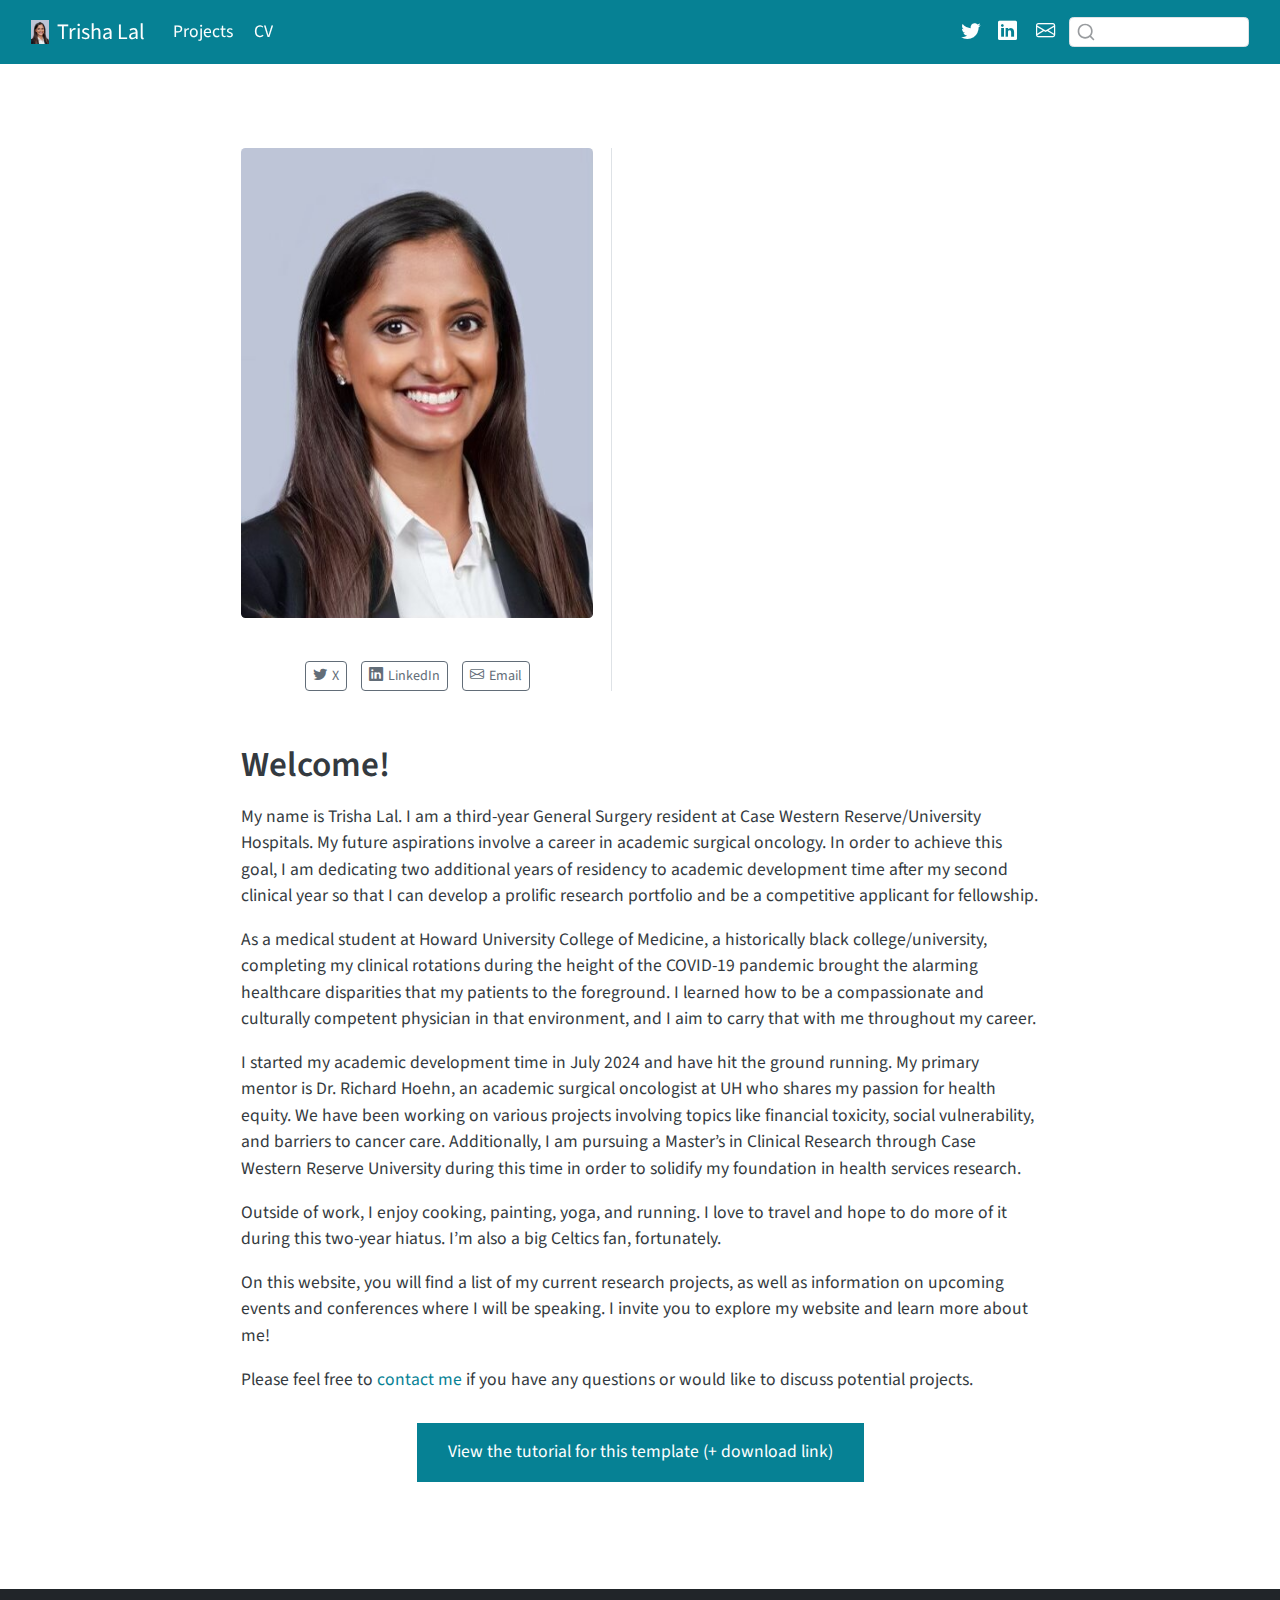
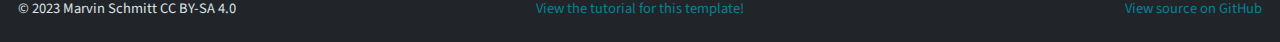
==== docs/index.html @ 885938be "Publish site to docs/" ====
<!DOCTYPE html>
<html xmlns="http://www.w3.org/1999/xhtml" lang="en" xml:lang="en"><head>

<meta charset="utf-8">
<meta name="generator" content="quarto-1.6.39">

<meta name="viewport" content="width=device-width, initial-scale=1.0, user-scalable=yes">


<title>Trisha Lal</title>
<style>
code{white-space: pre-wrap;}
span.smallcaps{font-variant: small-caps;}
div.columns{display: flex; gap: min(4vw, 1.5em);}
div.column{flex: auto; overflow-x: auto;}
div.hanging-indent{margin-left: 1.5em; text-indent: -1.5em;}
ul.task-list{list-style: none;}
ul.task-list li input[type="checkbox"] {
  width: 0.8em;
  margin: 0 0.8em 0.2em -1em; /* quarto-specific, see https://github.com/quarto-dev/quarto-cli/issues/4556 */ 
  vertical-align: middle;
}
</style>


<script src="site_libs/quarto-nav/quarto-nav.js"></script>
<script src="site_libs/clipboard/clipboard.min.js"></script>
<script src="site_libs/quarto-search/autocomplete.umd.js"></script>
<script src="site_libs/quarto-search/fuse.min.js"></script>
<script src="site_libs/quarto-search/quarto-search.js"></script>
<meta name="quarto:offset" content="./">
<script src="site_libs/quarto-html/quarto.js"></script>
<script src="site_libs/quarto-html/popper.min.js"></script>
<script src="site_libs/quarto-html/tippy.umd.min.js"></script>
<link href="site_libs/quarto-html/tippy.css" rel="stylesheet">
<link href="site_libs/quarto-html/quarto-syntax-highlighting-e26003cea8cd680ca0c55a263523d882.css" rel="stylesheet" id="quarto-text-highlighting-styles">
<script src="site_libs/bootstrap/bootstrap.min.js"></script>
<link href="site_libs/bootstrap/bootstrap-icons.css" rel="stylesheet">
<link href="site_libs/bootstrap/bootstrap-a94d6cda5859b2e9deaa62939a4bd03e.min.css" rel="stylesheet" append-hash="true" id="quarto-bootstrap" data-mode="light">
<script id="quarto-search-options" type="application/json">{
  "location": "navbar",
  "copy-button": false,
  "collapse-after": 3,
  "panel-placement": "end",
  "type": "textbox",
  "limit": 50,
  "keyboard-shortcut": [
    "f",
    "/",
    "s"
  ],
  "language": {
    "search-no-results-text": "No results",
    "search-matching-documents-text": "matching documents",
    "search-copy-link-title": "Copy link to search",
    "search-hide-matches-text": "Hide additional matches",
    "search-more-match-text": "more match in this document",
    "search-more-matches-text": "more matches in this document",
    "search-clear-button-title": "Clear",
    "search-text-placeholder": "",
    "search-detached-cancel-button-title": "Cancel",
    "search-submit-button-title": "Submit",
    "search-label": "Search"
  }
}</script>


</head>

<body class="nav-fixed fullcontent">

<div id="quarto-search-results"></div>
  <header id="quarto-header" class="headroom fixed-top">
    <nav class="navbar navbar-expand-lg " data-bs-theme="dark">
      <div class="navbar-container container-fluid">
      <div class="navbar-brand-container mx-auto">
    <a href="./index.html" class="navbar-brand navbar-brand-logo">
    <img src="./img/eras.jpg" alt="" class="navbar-logo">
    </a>
    <a class="navbar-brand" href="./index.html">
    <span class="navbar-title">Trisha Lal</span>
    </a>
  </div>
            <div id="quarto-search" class="" title="Search"></div>
          <button class="navbar-toggler" type="button" data-bs-toggle="collapse" data-bs-target="#navbarCollapse" aria-controls="navbarCollapse" role="menu" aria-expanded="false" aria-label="Toggle navigation" onclick="if (window.quartoToggleHeadroom) { window.quartoToggleHeadroom(); }">
  <span class="navbar-toggler-icon"></span>
</button>
          <div class="collapse navbar-collapse" id="navbarCollapse">
            <ul class="navbar-nav navbar-nav-scroll me-auto">
  <li class="nav-item">
    <a class="nav-link" href="./projects/index.html"> 
<span class="menu-text">Projects</span></a>
  </li>  
  <li class="nav-item">
    <a class="nav-link" href="./cv/index.html"> 
<span class="menu-text">CV</span></a>
  </li>  
</ul>
            <ul class="navbar-nav navbar-nav-scroll ms-auto">
  <li class="nav-item compact">
    <a class="nav-link" href="https://x.com/med_trisha"> <i class="bi bi-twitter" role="img">
</i> 
<span class="menu-text"></span></a>
  </li>  
  <li class="nav-item compact">
    <a class="nav-link" href="https://www.linkedin.com/in/trisha-lal-42b5a0187/"> <i class="bi bi-linkedin" role="img">
</i> 
<span class="menu-text"></span></a>
  </li>  
  <li class="nav-item compact">
    <a class="nav-link" href="mailto:trisha.lal@uhhospitals.org"> <i class="bi bi-envelope" role="img" aria-label="email">
</i> 
<span class="menu-text"></span></a>
  </li>  
</ul>
          </div> <!-- /navcollapse -->
            <div class="quarto-navbar-tools">
</div>
      </div> <!-- /container-fluid -->
    </nav>
</header>
<!-- content -->
<div id="quarto-content" class="quarto-container page-columns page-rows-contents page-layout-article page-navbar">
<!-- sidebar -->
<!-- margin-sidebar -->
    
<!-- main -->
<main class="content" id="quarto-document-content">




<div class="quarto-about-trestles">
  <div class="about-entity">
    <img src="img/my_image.jpg" class="about-image
  rounded " style="width: 20em;">
<header id="title-block-header" class="quarto-title-block"></header>
    <div class="about-links">
  <a href="https://x.com/med_trisha" class="about-link" rel="" target="">
    <i class="bi bi-twitter"></i>
     <span class="about-link-text">X</span>
  </a>
  <a href="https://www.linkedin.com/in/trisha-lal-42b5a0187/" class="about-link" rel="" target="">
    <i class="bi bi-linkedin"></i>
     <span class="about-link-text">LinkedIn</span>
  </a>
  <a href="mailto:trisha.lal@@uhhospitals.org" class="about-link" rel="" target="">
    <i class="bi bi-envelope"></i>
     <span class="about-link-text">Email</span>
  </a>
</div>
  </div>
  <div class="about-contents"><div id="about-block">
</div></div>
</div>

<section id="welcome" class="level1">
<h1>Welcome!</h1>
<p>My name is Trisha Lal. I am a third-year General Surgery resident at Case Western Reserve/University Hospitals. My future aspirations involve a career in academic surgical oncology. In order to achieve this goal, I am dedicating two additional years of residency to academic development time after my second clinical year so that I can develop a prolific research portfolio and be a competitive applicant for fellowship.</p>
<p>As a medical student at Howard University College of Medicine, a historically black college/university, completing my clinical rotations during the height of the COVID-19 pandemic brought the alarming healthcare disparities that my patients to the foreground. I learned how to be a compassionate and culturally competent physician in that environment, and I aim to carry that with me throughout my career.</p>
<p>I started my academic development time in July 2024 and have hit the ground running. My primary mentor is Dr.&nbsp;Richard Hoehn, an academic surgical oncologist at UH who shares my passion for health equity. We have been working on various projects involving topics like financial toxicity, social vulnerability, and barriers to cancer care. Additionally, I am pursuing a Master’s in Clinical Research through Case Western Reserve University during this time in order to solidify my foundation in health services research.</p>
<p>Outside of work, I enjoy cooking, painting, yoga, and running. I love to travel and hope to do more of it during this two-year hiatus. I’m also a big Celtics fan, fortunately.</p>
<p>On this website, you will find a list of my current research projects, as well as information on upcoming events and conferences where I will be speaking. I invite you to explore my website and learn more about me!</p>
<p>Please feel free to <a href="mailto:trisha.lal@uhhospitals.org">contact me</a> if you have any questions or would like to discuss potential projects.</p>
<div style="margin: 30px; text-align: center;">
<a class="btn btn-primary" href="https://www.marvinschmitt.com/blog/website-tutorial-quarto/" role="button" target="_blank" style="padding: 15px 30px;">View the tutorial for this template (+ download link)</a>
</div>



</section>

</main> <!-- /main -->
<script id="quarto-html-after-body" type="application/javascript">
window.document.addEventListener("DOMContentLoaded", function (event) {
  const toggleBodyColorMode = (bsSheetEl) => {
    const mode = bsSheetEl.getAttribute("data-mode");
    const bodyEl = window.document.querySelector("body");
    if (mode === "dark") {
      bodyEl.classList.add("quarto-dark");
      bodyEl.classList.remove("quarto-light");
    } else {
      bodyEl.classList.add("quarto-light");
      bodyEl.classList.remove("quarto-dark");
    }
  }
  const toggleBodyColorPrimary = () => {
    const bsSheetEl = window.document.querySelector("link#quarto-bootstrap");
    if (bsSheetEl) {
      toggleBodyColorMode(bsSheetEl);
    }
  }
  toggleBodyColorPrimary();  
  const isCodeAnnotation = (el) => {
    for (const clz of el.classList) {
      if (clz.startsWith('code-annotation-')) {                     
        return true;
      }
    }
    return false;
  }
  const onCopySuccess = function(e) {
    // button target
    const button = e.trigger;
    // don't keep focus
    button.blur();
    // flash "checked"
    button.classList.add('code-copy-button-checked');
    var currentTitle = button.getAttribute("title");
    button.setAttribute("title", "Copied!");
    let tooltip;
    if (window.bootstrap) {
      button.setAttribute("data-bs-toggle", "tooltip");
      button.setAttribute("data-bs-placement", "left");
      button.setAttribute("data-bs-title", "Copied!");
      tooltip = new bootstrap.Tooltip(button, 
        { trigger: "manual", 
          customClass: "code-copy-button-tooltip",
          offset: [0, -8]});
      tooltip.show();    
    }
    setTimeout(function() {
      if (tooltip) {
        tooltip.hide();
        button.removeAttribute("data-bs-title");
        button.removeAttribute("data-bs-toggle");
        button.removeAttribute("data-bs-placement");
      }
      button.setAttribute("title", currentTitle);
      button.classList.remove('code-copy-button-checked');
    }, 1000);
    // clear code selection
    e.clearSelection();
  }
  const getTextToCopy = function(trigger) {
      const codeEl = trigger.previousElementSibling.cloneNode(true);
      for (const childEl of codeEl.children) {
        if (isCodeAnnotation(childEl)) {
          childEl.remove();
        }
      }
      return codeEl.innerText;
  }
  const clipboard = new window.ClipboardJS('.code-copy-button:not([data-in-quarto-modal])', {
    text: getTextToCopy
  });
  clipboard.on('success', onCopySuccess);
  if (window.document.getElementById('quarto-embedded-source-code-modal')) {
    const clipboardModal = new window.ClipboardJS('.code-copy-button[data-in-quarto-modal]', {
      text: getTextToCopy,
      container: window.document.getElementById('quarto-embedded-source-code-modal')
    });
    clipboardModal.on('success', onCopySuccess);
  }
    var localhostRegex = new RegExp(/^(?:http|https):\/\/localhost\:?[0-9]*\//);
    var mailtoRegex = new RegExp(/^mailto:/);
      var filterRegex = new RegExp('/' + window.location.host + '/');
    var isInternal = (href) => {
        return filterRegex.test(href) || localhostRegex.test(href) || mailtoRegex.test(href);
    }
    // Inspect non-navigation links and adorn them if external
 	var links = window.document.querySelectorAll('a[href]:not(.nav-link):not(.navbar-brand):not(.toc-action):not(.sidebar-link):not(.sidebar-item-toggle):not(.pagination-link):not(.no-external):not([aria-hidden]):not(.dropdown-item):not(.quarto-navigation-tool):not(.about-link)');
    for (var i=0; i<links.length; i++) {
      const link = links[i];
      if (!isInternal(link.href)) {
        // undo the damage that might have been done by quarto-nav.js in the case of
        // links that we want to consider external
        if (link.dataset.originalHref !== undefined) {
          link.href = link.dataset.originalHref;
        }
      }
    }
  function tippyHover(el, contentFn, onTriggerFn, onUntriggerFn) {
    const config = {
      allowHTML: true,
      maxWidth: 500,
      delay: 100,
      arrow: false,
      appendTo: function(el) {
          return el.parentElement;
      },
      interactive: true,
      interactiveBorder: 10,
      theme: 'quarto',
      placement: 'bottom-start',
    };
    if (contentFn) {
      config.content = contentFn;
    }
    if (onTriggerFn) {
      config.onTrigger = onTriggerFn;
    }
    if (onUntriggerFn) {
      config.onUntrigger = onUntriggerFn;
    }
    window.tippy(el, config); 
  }
  const noterefs = window.document.querySelectorAll('a[role="doc-noteref"]');
  for (var i=0; i<noterefs.length; i++) {
    const ref = noterefs[i];
    tippyHover(ref, function() {
      // use id or data attribute instead here
      let href = ref.getAttribute('data-footnote-href') || ref.getAttribute('href');
      try { href = new URL(href).hash; } catch {}
      const id = href.replace(/^#\/?/, "");
      const note = window.document.getElementById(id);
      if (note) {
        return note.innerHTML;
      } else {
        return "";
      }
    });
  }
  const xrefs = window.document.querySelectorAll('a.quarto-xref');
  const processXRef = (id, note) => {
    // Strip column container classes
    const stripColumnClz = (el) => {
      el.classList.remove("page-full", "page-columns");
      if (el.children) {
        for (const child of el.children) {
          stripColumnClz(child);
        }
      }
    }
    stripColumnClz(note)
    if (id === null || id.startsWith('sec-')) {
      // Special case sections, only their first couple elements
      const container = document.createElement("div");
      if (note.children && note.children.length > 2) {
        container.appendChild(note.children[0].cloneNode(true));
        for (let i = 1; i < note.children.length; i++) {
          const child = note.children[i];
          if (child.tagName === "P" && child.innerText === "") {
            continue;
          } else {
            container.appendChild(child.cloneNode(true));
            break;
          }
        }
        if (window.Quarto?.typesetMath) {
          window.Quarto.typesetMath(container);
        }
        return container.innerHTML
      } else {
        if (window.Quarto?.typesetMath) {
          window.Quarto.typesetMath(note);
        }
        return note.innerHTML;
      }
    } else {
      // Remove any anchor links if they are present
      const anchorLink = note.querySelector('a.anchorjs-link');
      if (anchorLink) {
        anchorLink.remove();
      }
      if (window.Quarto?.typesetMath) {
        window.Quarto.typesetMath(note);
      }
      if (note.classList.contains("callout")) {
        return note.outerHTML;
      } else {
        return note.innerHTML;
      }
    }
  }
  for (var i=0; i<xrefs.length; i++) {
    const xref = xrefs[i];
    tippyHover(xref, undefined, function(instance) {
      instance.disable();
      let url = xref.getAttribute('href');
      let hash = undefined; 
      if (url.startsWith('#')) {
        hash = url;
      } else {
        try { hash = new URL(url).hash; } catch {}
      }
      if (hash) {
        const id = hash.replace(/^#\/?/, "");
        const note = window.document.getElementById(id);
        if (note !== null) {
          try {
            const html = processXRef(id, note.cloneNode(true));
            instance.setContent(html);
          } finally {
            instance.enable();
            instance.show();
          }
        } else {
          // See if we can fetch this
          fetch(url.split('#')[0])
          .then(res => res.text())
          .then(html => {
            const parser = new DOMParser();
            const htmlDoc = parser.parseFromString(html, "text/html");
            const note = htmlDoc.getElementById(id);
            if (note !== null) {
              const html = processXRef(id, note);
              instance.setContent(html);
            } 
          }).finally(() => {
            instance.enable();
            instance.show();
          });
        }
      } else {
        // See if we can fetch a full url (with no hash to target)
        // This is a special case and we should probably do some content thinning / targeting
        fetch(url)
        .then(res => res.text())
        .then(html => {
          const parser = new DOMParser();
          const htmlDoc = parser.parseFromString(html, "text/html");
          const note = htmlDoc.querySelector('main.content');
          if (note !== null) {
            // This should only happen for chapter cross references
            // (since there is no id in the URL)
            // remove the first header
            if (note.children.length > 0 && note.children[0].tagName === "HEADER") {
              note.children[0].remove();
            }
            const html = processXRef(null, note);
            instance.setContent(html);
          } 
        }).finally(() => {
          instance.enable();
          instance.show();
        });
      }
    }, function(instance) {
    });
  }
      let selectedAnnoteEl;
      const selectorForAnnotation = ( cell, annotation) => {
        let cellAttr = 'data-code-cell="' + cell + '"';
        let lineAttr = 'data-code-annotation="' +  annotation + '"';
        const selector = 'span[' + cellAttr + '][' + lineAttr + ']';
        return selector;
      }
      const selectCodeLines = (annoteEl) => {
        const doc = window.document;
        const targetCell = annoteEl.getAttribute("data-target-cell");
        const targetAnnotation = annoteEl.getAttribute("data-target-annotation");
        const annoteSpan = window.document.querySelector(selectorForAnnotation(targetCell, targetAnnotation));
        const lines = annoteSpan.getAttribute("data-code-lines").split(",");
        const lineIds = lines.map((line) => {
          return targetCell + "-" + line;
        })
        let top = null;
        let height = null;
        let parent = null;
        if (lineIds.length > 0) {
            //compute the position of the single el (top and bottom and make a div)
            const el = window.document.getElementById(lineIds[0]);
            top = el.offsetTop;
            height = el.offsetHeight;
            parent = el.parentElement.parentElement;
          if (lineIds.length > 1) {
            const lastEl = window.document.getElementById(lineIds[lineIds.length - 1]);
            const bottom = lastEl.offsetTop + lastEl.offsetHeight;
            height = bottom - top;
          }
          if (top !== null && height !== null && parent !== null) {
            // cook up a div (if necessary) and position it 
            let div = window.document.getElementById("code-annotation-line-highlight");
            if (div === null) {
              div = window.document.createElement("div");
              div.setAttribute("id", "code-annotation-line-highlight");
              div.style.position = 'absolute';
              parent.appendChild(div);
            }
            div.style.top = top - 2 + "px";
            div.style.height = height + 4 + "px";
            div.style.left = 0;
            let gutterDiv = window.document.getElementById("code-annotation-line-highlight-gutter");
            if (gutterDiv === null) {
              gutterDiv = window.document.createElement("div");
              gutterDiv.setAttribute("id", "code-annotation-line-highlight-gutter");
              gutterDiv.style.position = 'absolute';
              const codeCell = window.document.getElementById(targetCell);
              const gutter = codeCell.querySelector('.code-annotation-gutter');
              gutter.appendChild(gutterDiv);
            }
            gutterDiv.style.top = top - 2 + "px";
            gutterDiv.style.height = height + 4 + "px";
          }
          selectedAnnoteEl = annoteEl;
        }
      };
      const unselectCodeLines = () => {
        const elementsIds = ["code-annotation-line-highlight", "code-annotation-line-highlight-gutter"];
        elementsIds.forEach((elId) => {
          const div = window.document.getElementById(elId);
          if (div) {
            div.remove();
          }
        });
        selectedAnnoteEl = undefined;
      };
        // Handle positioning of the toggle
    window.addEventListener(
      "resize",
      throttle(() => {
        elRect = undefined;
        if (selectedAnnoteEl) {
          selectCodeLines(selectedAnnoteEl);
        }
      }, 10)
    );
    function throttle(fn, ms) {
    let throttle = false;
    let timer;
      return (...args) => {
        if(!throttle) { // first call gets through
            fn.apply(this, args);
            throttle = true;
        } else { // all the others get throttled
            if(timer) clearTimeout(timer); // cancel #2
            timer = setTimeout(() => {
              fn.apply(this, args);
              timer = throttle = false;
            }, ms);
        }
      };
    }
      // Attach click handler to the DT
      const annoteDls = window.document.querySelectorAll('dt[data-target-cell]');
      for (const annoteDlNode of annoteDls) {
        annoteDlNode.addEventListener('click', (event) => {
          const clickedEl = event.target;
          if (clickedEl !== selectedAnnoteEl) {
            unselectCodeLines();
            const activeEl = window.document.querySelector('dt[data-target-cell].code-annotation-active');
            if (activeEl) {
              activeEl.classList.remove('code-annotation-active');
            }
            selectCodeLines(clickedEl);
            clickedEl.classList.add('code-annotation-active');
          } else {
            // Unselect the line
            unselectCodeLines();
            clickedEl.classList.remove('code-annotation-active');
          }
        });
      }
  const findCites = (el) => {
    const parentEl = el.parentElement;
    if (parentEl) {
      const cites = parentEl.dataset.cites;
      if (cites) {
        return {
          el,
          cites: cites.split(' ')
        };
      } else {
        return findCites(el.parentElement)
      }
    } else {
      return undefined;
    }
  };
  var bibliorefs = window.document.querySelectorAll('a[role="doc-biblioref"]');
  for (var i=0; i<bibliorefs.length; i++) {
    const ref = bibliorefs[i];
    const citeInfo = findCites(ref);
    if (citeInfo) {
      tippyHover(citeInfo.el, function() {
        var popup = window.document.createElement('div');
        citeInfo.cites.forEach(function(cite) {
          var citeDiv = window.document.createElement('div');
          citeDiv.classList.add('hanging-indent');
          citeDiv.classList.add('csl-entry');
          var biblioDiv = window.document.getElementById('ref-' + cite);
          if (biblioDiv) {
            citeDiv.innerHTML = biblioDiv.innerHTML;
          }
          popup.appendChild(citeDiv);
        });
        return popup.innerHTML;
      });
    }
  }
});
</script>
</div> <!-- /content -->
<footer class="footer">
  <div class="nav-footer">
    <div class="nav-footer-left">
<p><span class="faux-block">© 2023 Marvin Schmitt CC BY-SA 4.0</span></p>
</div>   
    <div class="nav-footer-center">
<p><span class="faux-block"><a href="https://www.marvinschmitt.com/blog/website-tutorial-quarto/">View the tutorial for this template!</a></span></p>
</div>
    <div class="nav-footer-right">
<p><span class="faux-block"><a href="https://github.com/marvinschmitt/quarto-website-template/">View source on GitHub</a></span></p>
</div>
  </div>
</footer>




</body></html>
---- docs/site_libs/quarto-html/tippy.css ----
.tippy-box[data-animation=fade][data-state=hidden]{opacity:0}[data-tippy-root]{max-width:calc(100vw - 10px)}.tippy-box{position:relative;background-color:#333;color:#fff;border-radius:4px;font-size:14px;line-height:1.4;white-space:normal;outline:0;transition-property:transform,visibility,opacity}.tippy-box[data-placement^=top]>.tippy-arrow{bottom:0}.tippy-box[data-placement^=top]>.tippy-arrow:before{bottom:-7px;left:0;border-width:8px 8px 0;border-top-color:initial;transform-origin:center top}.tippy-box[data-placement^=bottom]>.tippy-arrow{top:0}.tippy-box[data-placement^=bottom]>.tippy-arrow:before{top:-7px;left:0;border-width:0 8px 8px;border-bottom-color:initial;transform-origin:center bottom}.tippy-box[data-placement^=left]>.tippy-arrow{right:0}.tippy-box[data-placement^=left]>.tippy-arrow:before{border-width:8px 0 8px 8px;border-left-color:initial;right:-7px;transform-origin:center left}.tippy-box[data-placement^=right]>.tippy-arrow{left:0}.tippy-box[data-placement^=right]>.tippy-arrow:before{left:-7px;border-width:8px 8px 8px 0;border-right-color:initial;transform-origin:center right}.tippy-box[data-inertia][data-state=visible]{transition-timing-function:cubic-bezier(.54,1.5,.38,1.11)}.tippy-arrow{width:16px;height:16px;color:#333}.tippy-arrow:before{content:"";position:absolute;border-color:transparent;border-style:solid}.tippy-content{position:relative;padding:5px 9px;z-index:1}
---- docs/site_libs/quarto-html/quarto-syntax-highlighting-e26003cea8cd680ca0c55a263523d882.css ----
/* quarto syntax highlight colors */
:root {
  --quarto-hl-ot-color: #003B4F;
  --quarto-hl-at-color: #657422;
  --quarto-hl-ss-color: #20794D;
  --quarto-hl-an-color: #5E5E5E;
  --quarto-hl-fu-color: #4758AB;
  --quarto-hl-st-color: #20794D;
  --quarto-hl-cf-color: #003B4F;
  --quarto-hl-op-color: #5E5E5E;
  --quarto-hl-er-color: #AD0000;
  --quarto-hl-bn-color: #AD0000;
  --quarto-hl-al-color: #AD0000;
  --quarto-hl-va-color: #111111;
  --quarto-hl-bu-color: inherit;
  --quarto-hl-ex-color: inherit;
  --quarto-hl-pp-color: #AD0000;
  --quarto-hl-in-color: #5E5E5E;
  --quarto-hl-vs-color: #20794D;
  --quarto-hl-wa-color: #5E5E5E;
  --quarto-hl-do-color: #5E5E5E;
  --quarto-hl-im-color: #00769E;
  --quarto-hl-ch-color: #20794D;
  --quarto-hl-dt-color: #AD0000;
  --quarto-hl-fl-color: #AD0000;
  --quarto-hl-co-color: #5E5E5E;
  --quarto-hl-cv-color: #5E5E5E;
  --quarto-hl-cn-color: #8f5902;
  --quarto-hl-sc-color: #5E5E5E;
  --quarto-hl-dv-color: #AD0000;
  --quarto-hl-kw-color: #003B4F;
}

/* other quarto variables */
:root {
  --quarto-font-monospace: SFMono-Regular, Menlo, Monaco, Consolas, "Liberation Mono", "Courier New", monospace;
}

pre > code.sourceCode > span {
  color: #003B4F;
}

code span {
  color: #003B4F;
}

code.sourceCode > span {
  color: #003B4F;
}

div.sourceCode,
div.sourceCode pre.sourceCode {
  color: #003B4F;
}

code span.ot {
  color: #003B4F;
  font-style: inherit;
}

code span.at {
  color: #657422;
  font-style: inherit;
}

code span.ss {
  color: #20794D;
  font-style: inherit;
}

code span.an {
  color: #5E5E5E;
  font-style: inherit;
}

code span.fu {
  color: #4758AB;
  font-style: inherit;
}

code span.st {
  color: #20794D;
  font-style: inherit;
}

code span.cf {
  color: #003B4F;
  font-weight: bold;
  font-style: inherit;
}

code span.op {
  color: #5E5E5E;
  font-style: inherit;
}

code span.er {
  color: #AD0000;
  font-style: inherit;
}

code span.bn {
  color: #AD0000;
  font-style: inherit;
}

code span.al {
  color: #AD0000;
  font-style: inherit;
}

code span.va {
  color: #111111;
  font-style: inherit;
}

code span.bu {
  font-style: inherit;
}

code span.ex {
  font-style: inherit;
}

code span.pp {
  color: #AD0000;
  font-style: inherit;
}

code span.in {
  color: #5E5E5E;
  font-style: inherit;
}

code span.vs {
  color: #20794D;
  font-style: inherit;
}

code span.wa {
  color: #5E5E5E;
  font-style: italic;
}

code span.do {
  color: #5E5E5E;
  font-style: italic;
}

code span.im {
  color: #00769E;
  font-style: inherit;
}

code span.ch {
  color: #20794D;
  font-style: inherit;
}

code span.dt {
  color: #AD0000;
  font-style: inherit;
}

code span.fl {
  color: #AD0000;
  font-style: inherit;
}

code span.co {
  color: #5E5E5E;
  font-style: inherit;
}

code span.cv {
  color: #5E5E5E;
  font-style: italic;
}

code span.cn {
  color: #8f5902;
  font-style: inherit;
}

code span.sc {
  color: #5E5E5E;
  font-style: inherit;
}

code span.dv {
  color: #AD0000;
  font-style: inherit;
}

code span.kw {
  color: #003B4F;
  font-weight: bold;
  font-style: inherit;
}

.prevent-inlining {
  content: "</";
}

/*# sourceMappingURL=e90e9ab646ea9b1aaa61e089606e0f97.css.map */
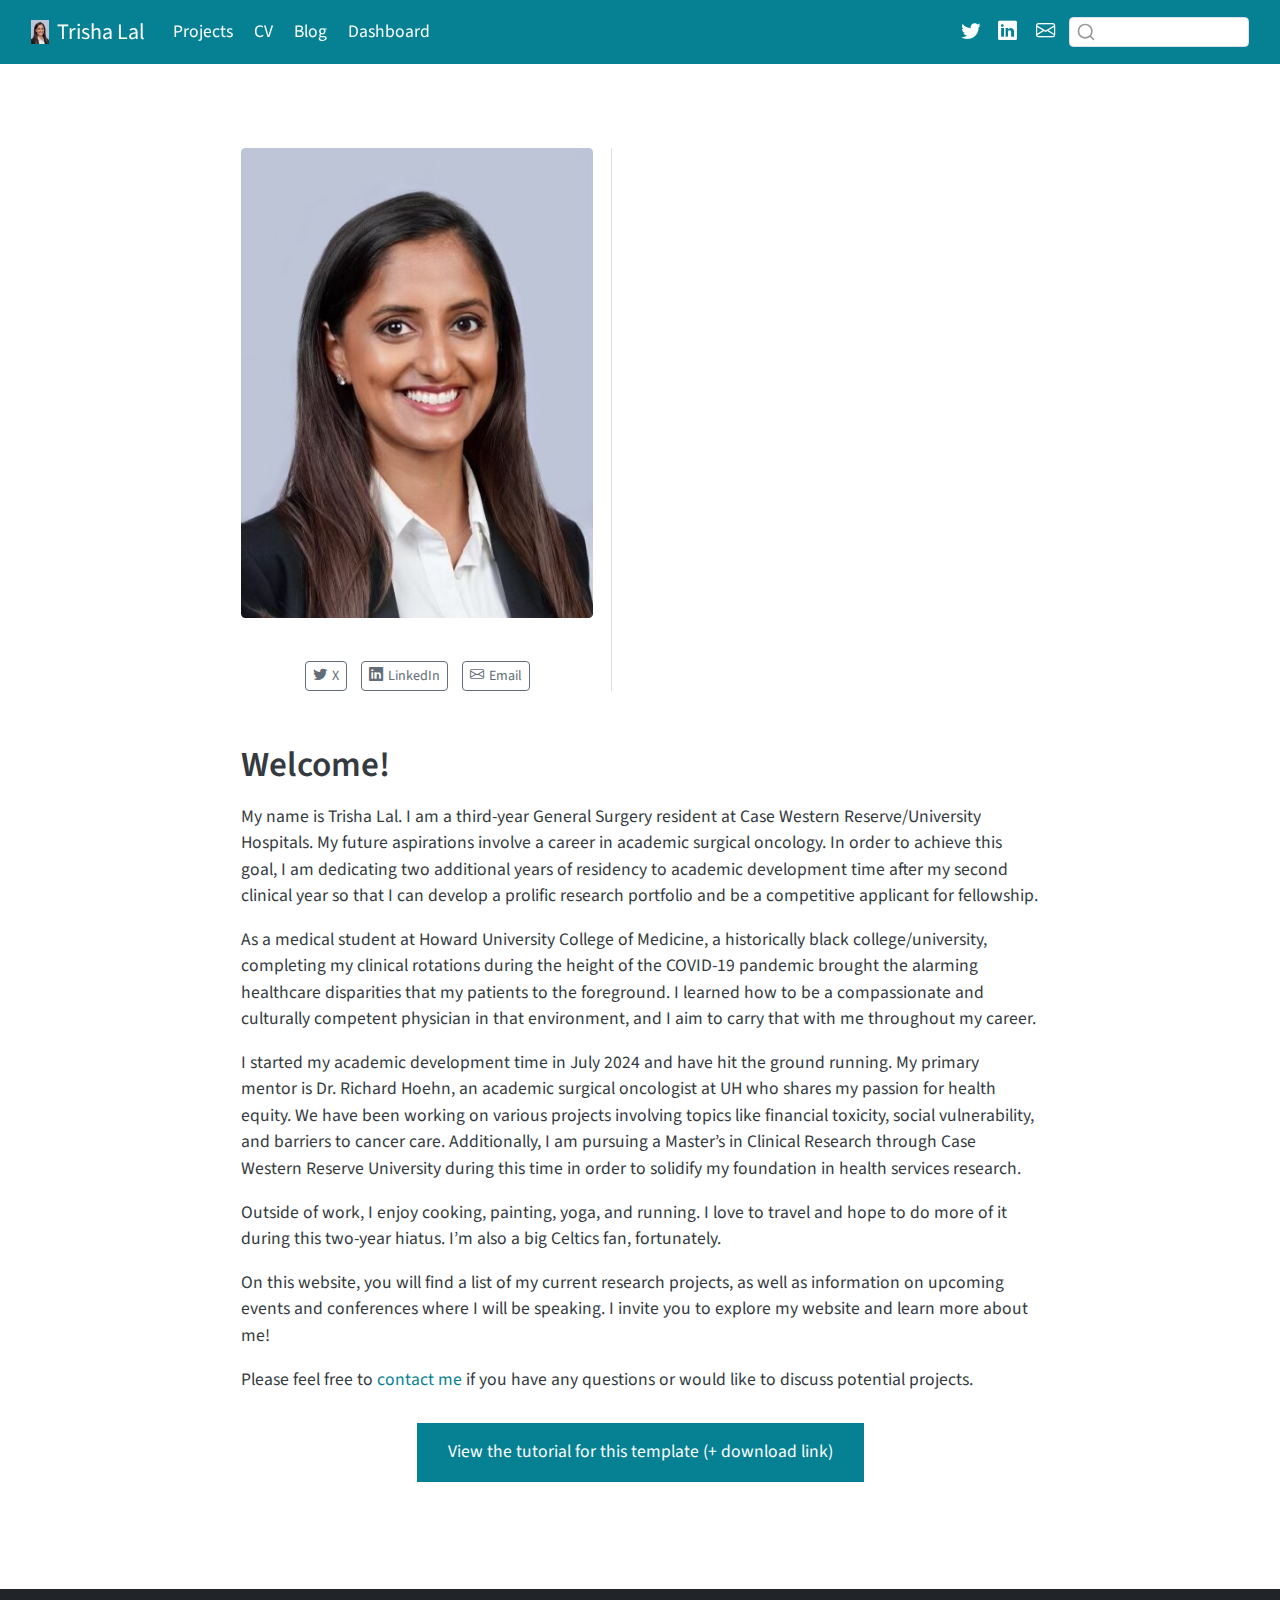
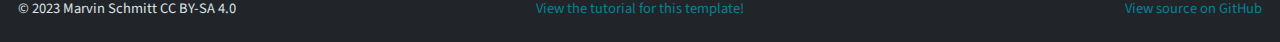
==== commit 4d2bc878: "Updated Quarto website with new changes" ====
--- a/docs/index.html
+++ b/docs/index.html
@@ -94,6 +94,14 @@
   <li class="nav-item">
     <a class="nav-link" href="./cv/index.html"> 
 <span class="menu-text">CV</span></a>
+  </li>  
+  <li class="nav-item">
+    <a class="nav-link" href="./blog/index.html"> 
+<span class="menu-text">Blog</span></a>
+  </li>  
+  <li class="nav-item">
+    <a class="nav-link" href="https://tlalmd.shinyapps.io/dashboard"> 
+<span class="menu-text">Dashboard</span></a>
   </li>  
 </ul>
             <ul class="navbar-nav navbar-nav-scroll ms-auto">
